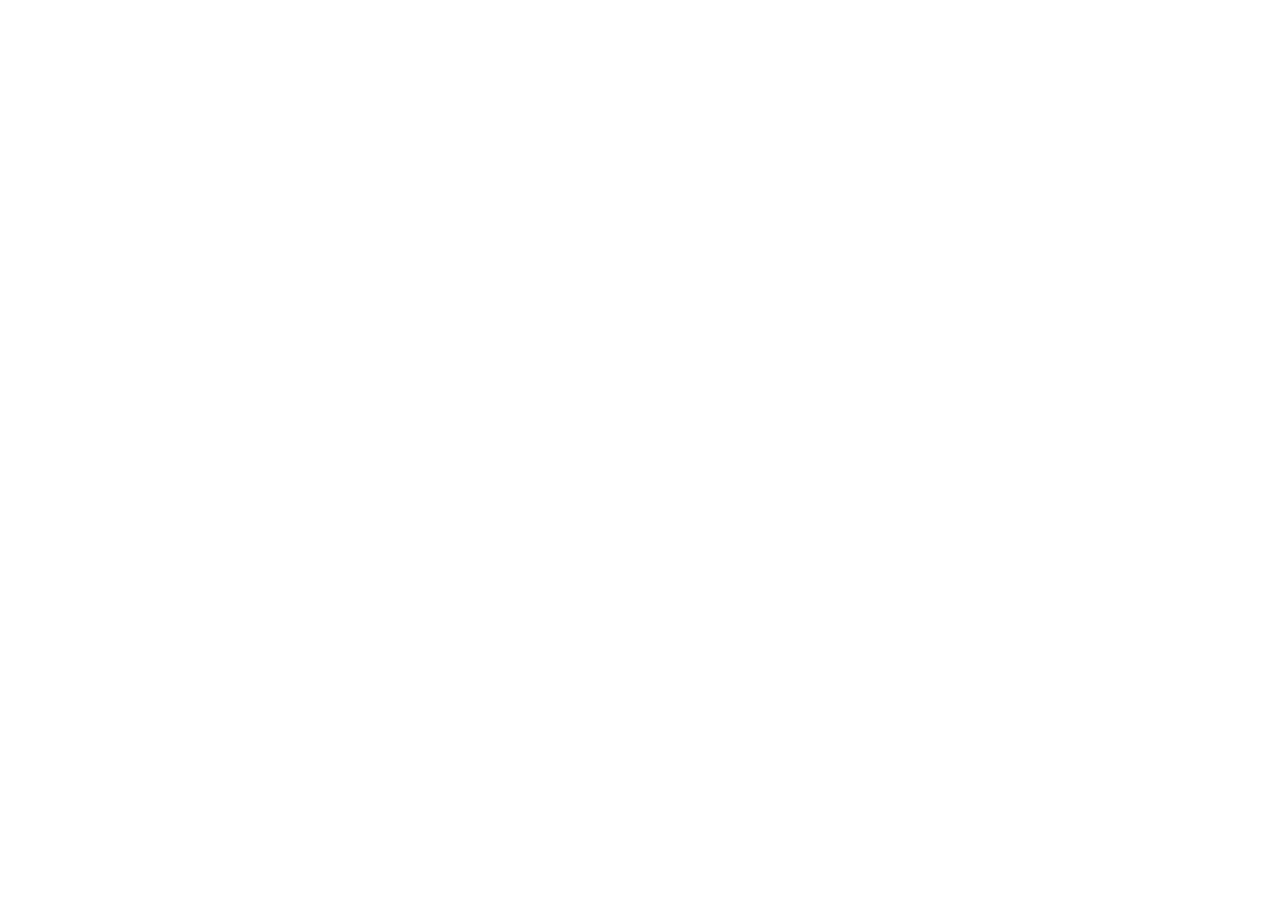
==== Jhankar website one/index.html @ d9e21f01 "first commit" ====
<!DOCTYPE html>
<html lang="en">
<head>
    <meta charset="UTF-8">
    <meta http-equiv="X-UA-Compatible" content="IE=edge">
    <meta name="viewport" content="width=device-width, initial-scale=1.0">
    <title>jhankar website one</title>
    <link rel="stylesheet" href="style.css">
</head>
<body>
    
</body>
</html>
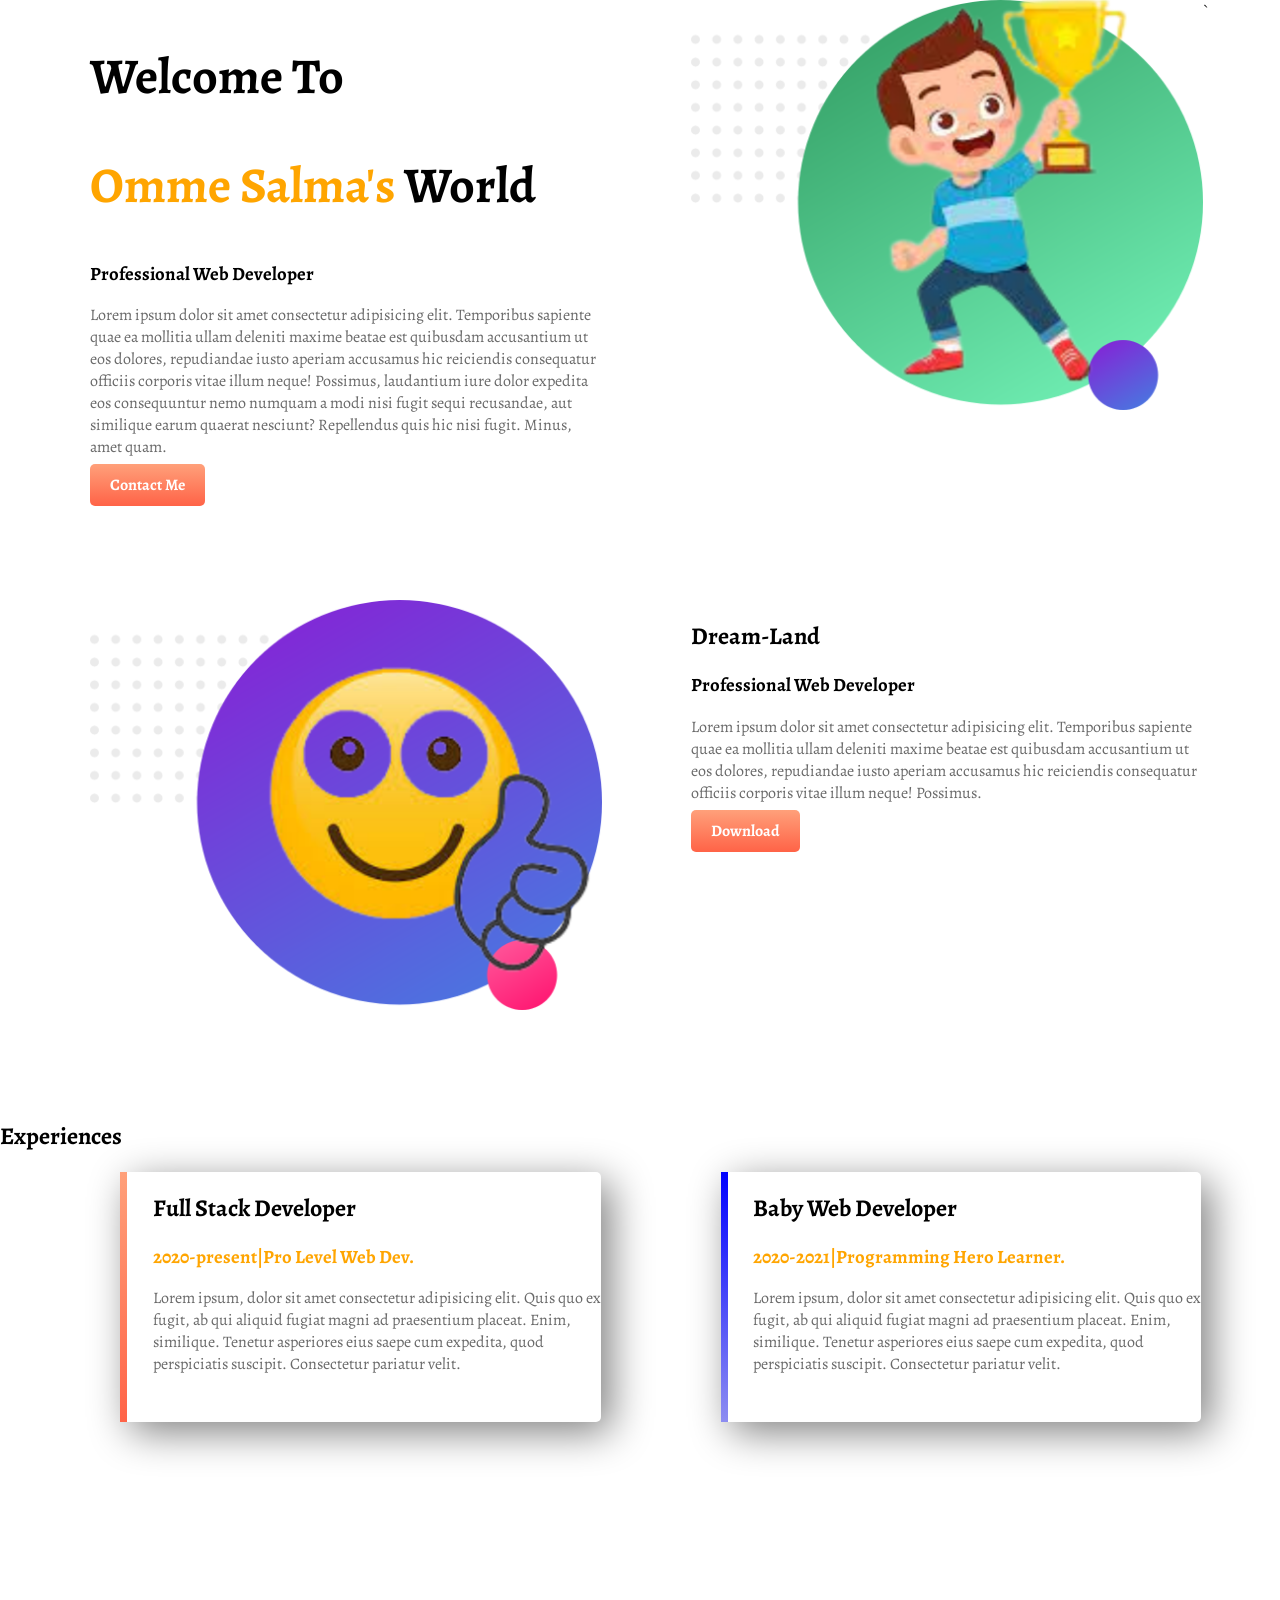
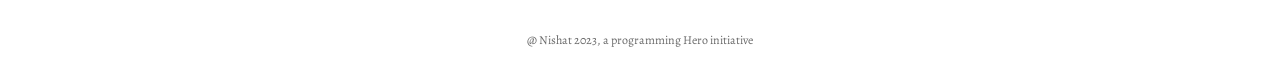
==== commit 86185d65: "Finished My first website" ====
--- a/Jhankar website one/index.html
+++ b/Jhankar website one/index.html
@@ -5,9 +5,52 @@
     <meta http-equiv="X-UA-Compatible" content="IE=edge">
     <meta name="viewport" content="width=device-width, initial-scale=1.0">
     <title>jhankar website one</title>
+    <link rel="preconnect" href="https://fonts.googleapis.com">
+    <link rel="preconnect" href="https://fonts.gstatic.com" crossorigin>
+    <link href="https://fonts.googleapis.com/css2?family=Alegreya:ital@1&family=Bree+Serif&family=Dancing+Script:wght@700&family=Fasthand&family=Pacifico&family=Sacramento&family=Teko&display=swap" rel="stylesheet">
     <link rel="stylesheet" href="style.css">
 </head>
 <body>
+    <section class="top-banner">
+        <div class="half-width">
+            <h1>Welcome To </h1>
+            <h1><span>Omme Salma's</span> World</h1>
+            <h3>Professional Web Developer</h3>
+            <p>Lorem ipsum dolor sit amet consectetur adipisicing elit. Temporibus sapiente quae ea mollitia ullam deleniti maxime beatae est quibusdam accusantium ut eos dolores, repudiandae iusto aperiam accusamus hic reiciendis consequatur officiis corporis vitae illum neque! Possimus, laudantium iure dolor expedita eos consequuntur nemo numquam a modi nisi fugit sequi recusandae, aut similique earum quaerat nesciunt? Repellendus quis hic nisi fugit. Minus, amet quam.</p>
+            <a href="#" target="_blank">Contact Me</a>
+        </div>
+        <div class="half-width">
+            <img src="./image/image 13.png" alt="">
+        </div>` 
+    </section>
+    <section class="dream-area">
+        <div class="half-width">
+            <img src="./image/image 12.png" alt="">
+        </div>
+        <div class="half-width">
+            <h2>Dream-Land</h2>
+            <h3>Professional Web Developer</h3>
+            <p>Lorem ipsum dolor sit amet consectetur adipisicing elit. Temporibus sapiente quae ea mollitia ullam deleniti maxime beatae est quibusdam accusantium ut eos dolores, repudiandae iusto aperiam accusamus hic reiciendis consequatur officiis corporis vitae illum neque! Possimus.</p>
+            <a href="#" target="_blank">Download</a>
+        </div>
+    </section>
+    <section class="experience">
+        <h2>Experiences</h2>
+        <div id="full-stack" class="half-width singlr-experience">
+            <h2>Full Stack Developer</h2>
+            <h3><span>2020-present|Pro Level Web Dev.</span></h3>
+            <p>Lorem ipsum, dolor sit amet consectetur adipisicing elit. Quis quo ex fugit, ab qui aliquid fugiat magni ad praesentium placeat. Enim, similique. Tenetur asperiores eius saepe cum expedita, quod perspiciatis suscipit. Consectetur pariatur velit.</p>
+        </div>
+        <div id="baby-stack" class="half-width singlr-experience">
+            <h2>Baby Web Developer</h2>
+            <h3><span>2020-2021|Programming Hero Learner.</span></h3>
+            <p>Lorem ipsum, dolor sit amet consectetur adipisicing elit. Quis quo ex fugit, ab qui aliquid fugiat magni ad praesentium placeat. Enim, similique. Tenetur asperiores eius saepe cum expedita, quod perspiciatis suscipit. Consectetur pariatur velit.</p>
+        </div>
+    </section>
+
+    <footer>
+        <p>@ Nishat 2023, a programming Hero initiative</p>
+    </footer>
     
 </body>
 </html>
--- a/Jhankar website one/style.css
+++ b/Jhankar website one/style.css
@@ -0,0 +1,69 @@
+body{
+    margin: 0;
+    font-family: 'Alegreya', serif;
+}
+h1{
+    font-size: 50px;
+}
+span{
+    color: orange;
+}
+.half-width{
+    width: 40%;
+    float: left;
+    margin-left: 5%;
+    padding-left: 2%;
+}
+img{
+    width: 100%;
+}
+a{
+    background-image: linear-gradient(lightsalmon, tomato);
+    text-decoration: none;
+    padding: 10px 20px;
+    color: white;
+    border-radius: 5px;
+    font-weight: 700;
+}
+.top-banner{
+    background-image: url(./image/top-banner.png);
+    background-repeat: no-repeat;
+}
+section{
+    height: 500px;
+}
+.dream-area{
+    padding-top: 100px;
+    background-image: url(./image/dream-bg.png);
+    background-repeat: no-repeat;
+    background-position: right;
+}
+p{
+    color: dimgray;
+}
+.singlr-experience{
+    box-shadow: 10px 10px 40px gray;
+    border-radius: 5px;
+    height: 50%;
+    width: 35%;
+    margin-left: 120px;
+}
+.experience{
+    background-image: url(./image/exp-bg.png);
+    background-repeat: no-repeat;
+    background-position: left;
+}
+#full-stack{
+    border-left: 7px solid;
+    border-image: linear-gradient(lightsalmon, tomato);
+    border-image-slice: 1;
+}
+#baby-stack{
+    border-left: 7px solid;
+    border-image: linear-gradient(blue, hsl(240, 78%, 75%));
+    border-image-slice: 1;
+}
+footer p{
+    text-align: center;
+    font-size: 12px;
+}
